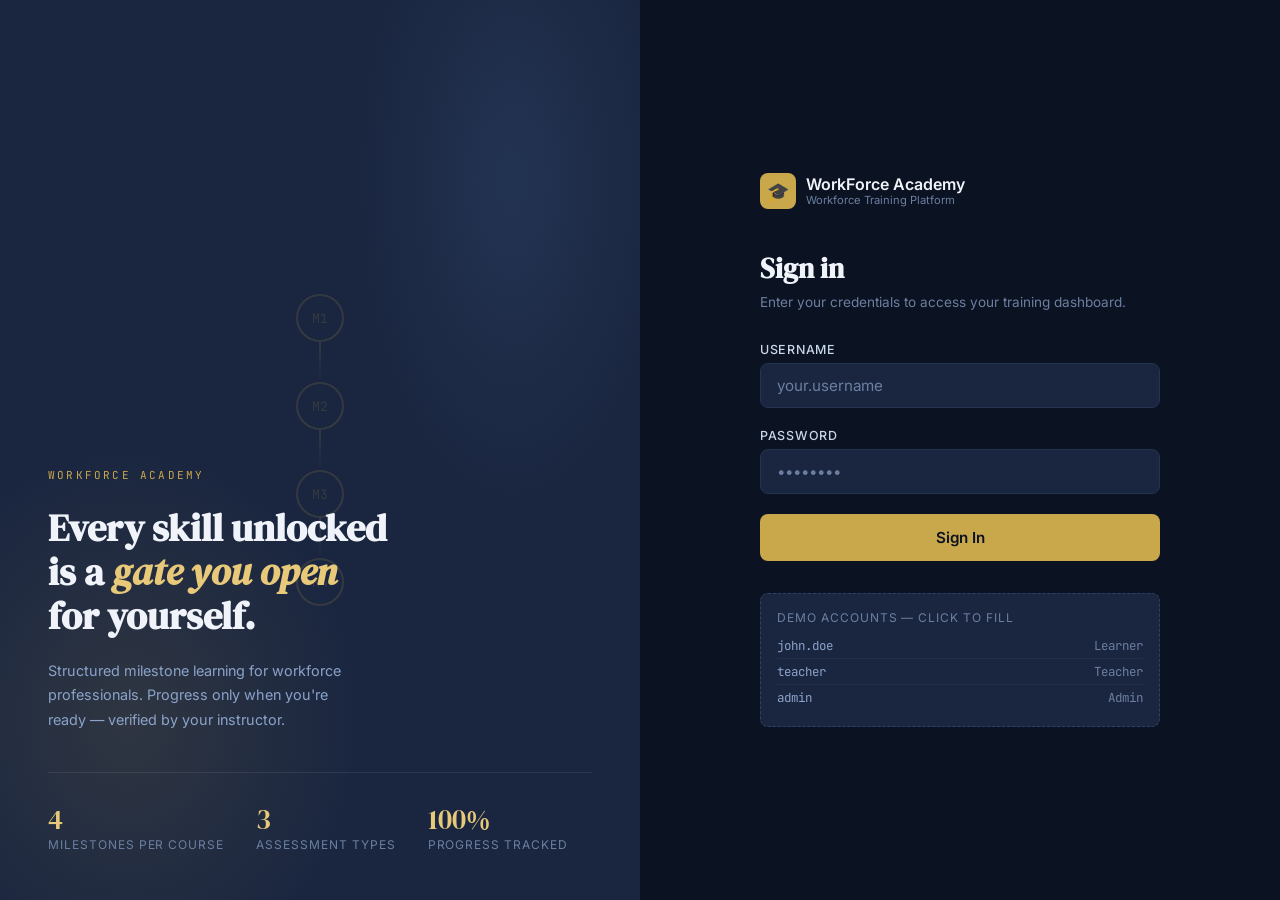
==== index.html @ f7d93ea5 "Add files via upload" ====
<!DOCTYPE html>
<html lang="en">
<head>
  <meta charset="UTF-8">
  <meta name="viewport" content="width=device-width, initial-scale=1.0">
  <title>WorkForce Academy — Sign In</title>
  <link rel="preconnect" href="https://fonts.googleapis.com">
  <link href="https://fonts.googleapis.com/css2?family=DM+Serif+Display:ital@0;1&family=Inter:wght@300;400;500;600&family=JetBrains+Mono:wght@400;500&display=swap" rel="stylesheet">
  <script src="config.js"></script>
  <style>
    *, *::before, *::after { box-sizing: border-box; margin: 0; padding: 0; }

    :root {
      --navy-950: #0B1221;
      --navy-900: #111827;
      --navy-800: #1a2640;
      --navy-700: #243352;
      --navy-600: #2e4068;
      --steel:    #4B6FA5;
      --slate:    #8ba3c9;
      --mist:     #c8d6ea;
      --gold:     #C9A84C;
      --gold-lt:  #e8c97a;
      --white:    #F0F4FA;
      --text-dim: #6b7fa0;
      --success:  #22c55e;
      --error:    #ef4444;
    }

    html, body {
      height: 100%;
      background: var(--navy-950);
      color: var(--white);
      font-family: "Inter", sans-serif;
    }

    body {
      display: grid;
      grid-template-columns: 1fr 1fr;
      min-height: 100vh;
    }

    /* ── LEFT PANEL ── */
    .panel-left {
      position: relative;
      display: flex;
      flex-direction: column;
      justify-content: flex-end;
      padding: 3rem;
      background: var(--navy-800);
      overflow: hidden;
    }

    .panel-left::before {
      content: "";
      position: absolute;
      inset: 0;
      background:
        radial-gradient(ellipse 60% 50% at 20% 80%, rgba(201,168,76,.12) 0%, transparent 60%),
        radial-gradient(ellipse 40% 60% at 80% 20%, rgba(75,111,165,.18) 0%, transparent 60%);
    }

    .track-diagram {
      position: absolute;
      top: 50%;
      left: 50%;
      transform: translate(-50%, -50%);
      display: flex;
      flex-direction: column;
      align-items: center;
      gap: 0;
      opacity: 0.15;
    }

    .track-node {
      width: 48px; height: 48px;
      border-radius: 50%;
      border: 2px solid var(--gold);
      display: flex; align-items: center; justify-content: center;
      font-family: "JetBrains Mono", monospace;
      font-size: 13px;
      color: var(--gold);
    }
    .track-line {
      width: 2px; height: 40px;
      background: linear-gradient(to bottom, var(--gold), transparent);
    }

    .panel-left-content {
      position: relative;
      z-index: 1;
    }

    .brand-mark {
      font-family: "JetBrains Mono", monospace;
      font-size: 11px;
      letter-spacing: 0.2em;
      text-transform: uppercase;
      color: var(--gold);
      margin-bottom: 1.5rem;
    }

    .left-headline {
      font-family: "DM Serif Display", serif;
      font-size: clamp(2rem, 3vw, 3rem);
      line-height: 1.15;
      color: var(--white);
      margin-bottom: 1.25rem;
    }
    .left-headline em {
      font-style: italic;
      color: var(--gold-lt);
    }

    .left-sub {
      font-size: 0.9rem;
      line-height: 1.7;
      color: var(--slate);
      max-width: 34ch;
    }

    .stat-row {
      display: flex;
      gap: 2rem;
      margin-top: 2.5rem;
      padding-top: 2rem;
      border-top: 1px solid rgba(255,255,255,0.08);
    }

    .stat { }
    .stat-num {
      font-family: "DM Serif Display", serif;
      font-size: 1.75rem;
      color: var(--gold-lt);
      line-height: 1;
    }
    .stat-label {
      font-size: 0.75rem;
      color: var(--text-dim);
      text-transform: uppercase;
      letter-spacing: 0.08em;
      margin-top: 0.25rem;
    }

    /* ── RIGHT PANEL ── */
    .panel-right {
      display: flex;
      align-items: center;
      justify-content: center;
      padding: 3rem 2rem;
      background: var(--navy-950);
    }

    .login-card {
      width: 100%;
      max-width: 400px;
    }

    .login-logo {
      display: flex;
      align-items: center;
      gap: 10px;
      margin-bottom: 2.5rem;
    }
    .login-logo-icon {
      width: 36px; height: 36px;
      background: var(--gold);
      border-radius: 8px;
      display: flex; align-items: center; justify-content: center;
      font-size: 18px;
    }
    .login-logo-text {
      font-family: "Inter", sans-serif;
      font-weight: 600;
      font-size: 1rem;
      color: var(--white);
      line-height: 1.2;
    }
    .login-logo-sub {
      font-size: 0.7rem;
      color: var(--text-dim);
      font-weight: 400;
    }

    .login-title {
      font-family: "DM Serif Display", serif;
      font-size: 1.75rem;
      color: var(--white);
      margin-bottom: 0.4rem;
    }
    .login-subtitle {
      font-size: 0.85rem;
      color: var(--text-dim);
      margin-bottom: 2rem;
    }

    .field {
      margin-bottom: 1.25rem;
    }
    .field label {
      display: block;
      font-size: 0.78rem;
      font-weight: 500;
      color: var(--mist);
      letter-spacing: 0.06em;
      text-transform: uppercase;
      margin-bottom: 0.4rem;
    }
    .field input {
      width: 100%;
      padding: 0.75rem 1rem;
      background: var(--navy-800);
      border: 1.5px solid var(--navy-700);
      border-radius: 8px;
      color: var(--white);
      font-family: "Inter", sans-serif;
      font-size: 0.95rem;
      outline: none;
      transition: border-color 0.2s, box-shadow 0.2s;
    }
    .field input:focus {
      border-color: var(--gold);
      box-shadow: 0 0 0 3px rgba(201,168,76,0.12);
    }
    .field input::placeholder { color: var(--text-dim); }

    .btn-login {
      width: 100%;
      padding: 0.85rem;
      background: var(--gold);
      color: var(--navy-950);
      border: none;
      border-radius: 8px;
      font-family: "Inter", sans-serif;
      font-weight: 600;
      font-size: 0.95rem;
      cursor: pointer;
      transition: background 0.2s, transform 0.1s;
      margin-top: 0.5rem;
      display: flex;
      align-items: center;
      justify-content: center;
      gap: 8px;
    }
    .btn-login:hover { background: var(--gold-lt); }
    .btn-login:active { transform: scale(0.98); }
    .btn-login:disabled { opacity: 0.6; cursor: not-allowed; }

    .login-error {
      display: none;
      background: rgba(239,68,68,0.12);
      border: 1px solid rgba(239,68,68,0.3);
      border-radius: 8px;
      padding: 0.75rem 1rem;
      font-size: 0.85rem;
      color: #fca5a5;
      margin-bottom: 1rem;
    }
    .login-error.visible { display: block; }

    .demo-creds {
      margin-top: 2rem;
      padding: 1rem;
      background: var(--navy-800);
      border-radius: 8px;
      border: 1px dashed var(--navy-600);
    }
    .demo-creds p {
      font-size: 0.75rem;
      color: var(--text-dim);
      margin-bottom: 0.5rem;
      text-transform: uppercase;
      letter-spacing: 0.08em;
    }
    .demo-row {
      display: flex;
      justify-content: space-between;
      font-family: "JetBrains Mono", monospace;
      font-size: 0.78rem;
      color: var(--slate);
      padding: 0.25rem 0;
      border-bottom: 1px solid rgba(255,255,255,0.04);
      cursor: pointer;
      transition: color 0.15s;
    }
    .demo-row:last-child { border: none; }
    .demo-row:hover { color: var(--gold-lt); }
    .demo-row span:last-child { color: var(--text-dim); }

    /* ── TOAST ── */
    .wtp-toast {
      position: fixed; bottom: 2rem; right: 2rem;
      background: var(--navy-700); color: var(--white);
      padding: 0.875rem 1.25rem; border-radius: 10px;
      font-size: 0.875rem; box-shadow: 0 8px 32px rgba(0,0,0,0.4);
      transform: translateY(20px); opacity: 0;
      transition: all 0.3s ease; z-index: 9999;
      border-left: 3px solid var(--steel);
    }
    .wtp-toast--visible { transform: translateY(0); opacity: 1; }
    .wtp-toast--success { border-left-color: var(--success); }
    .wtp-toast--error   { border-left-color: var(--error); }

    /* ── RESPONSIVE ── */
    @media (max-width: 768px) {
      body { grid-template-columns: 1fr; }
      .panel-left { display: none; }
      .panel-right { padding: 2rem 1.5rem; }
    }
  </style>
</head>
<body>

  <!-- LEFT DECORATIVE PANEL -->
  <div class="panel-left">
    <div class="track-diagram">
      <div class="track-node">M1</div>
      <div class="track-line"></div>
      <div class="track-node">M2</div>
      <div class="track-line"></div>
      <div class="track-node">M3</div>
      <div class="track-line"></div>
      <div class="track-node">M4</div>
    </div>
    <div class="panel-left-content">
      <div class="brand-mark">WorkForce Academy</div>
      <h1 class="left-headline">
        Every skill unlocked<br>
        is a <em>gate you open</em><br>
        for yourself.
      </h1>
      <p class="left-sub">Structured milestone learning for workforce professionals. Progress only when you're ready — verified by your instructor.</p>
      <div class="stat-row">
        <div class="stat">
          <div class="stat-num">4</div>
          <div class="stat-label">Milestones per course</div>
        </div>
        <div class="stat">
          <div class="stat-num">3</div>
          <div class="stat-label">Assessment types</div>
        </div>
        <div class="stat">
          <div class="stat-num">100%</div>
          <div class="stat-label">Progress tracked</div>
        </div>
      </div>
    </div>
  </div>

  <!-- RIGHT LOGIN PANEL -->
  <div class="panel-right">
    <div class="login-card">
      <div class="login-logo">
        <div class="login-logo-icon">🎓</div>
        <div class="login-logo-text">
          WorkForce Academy
          <div class="login-logo-sub">Workforce Training Platform</div>
        </div>
      </div>

      <h2 class="login-title">Sign in</h2>
      <p class="login-subtitle">Enter your credentials to access your training dashboard.</p>

      <div class="login-error" id="loginError"></div>

      <div class="field">
        <label for="username">Username</label>
        <input type="text" id="username" placeholder="your.username" autocomplete="username">
      </div>
      <div class="field">
        <label for="password">Password</label>
        <input type="password" id="password" placeholder="••••••••" autocomplete="current-password">
      </div>

      <button class="btn-login" id="loginBtn" onclick="doLogin()">
        <span id="loginBtnText">Sign In</span>
      </button>

      <!-- DEMO CREDENTIALS -->
      <div class="demo-creds">
        <p>Demo accounts — click to fill</p>
        <div class="demo-row" onclick="fillCreds('john.doe','password')">
          <span>john.doe</span><span>Learner</span>
        </div>
        <div class="demo-row" onclick="fillCreds('teacher','secret')">
          <span>teacher</span><span>Teacher</span>
        </div>
        <div class="demo-row" onclick="fillCreds('admin','admin')">
          <span>admin</span><span>Admin</span>
        </div>
      </div>
    </div>
  </div>

  <script>
    // Clear any existing session
    clearSession();

    function fillCreds(u, p) {
      document.getElementById("username").value = u;
      document.getElementById("password").value = p;
    }

    async function doLogin() {
      const username = document.getElementById("username").value.trim();
      const password = document.getElementById("password").value;
      const errEl = document.getElementById("loginError");
      const btn = document.getElementById("loginBtn");
      const btnText = document.getElementById("loginBtnText");

      errEl.classList.remove("visible");
      if (!username || !password) {
        errEl.textContent = "Please enter your username and password.";
        errEl.classList.add("visible");
        return;
      }

      btn.disabled = true;
      btnText.textContent = "Signing in…";

      try {
        const password_hash = await sha256(password);
        const result = await apiCall("login", { username, password_hash });

        if (result.success) {
          setSession(result.user);
          showToast("Welcome back, " + result.user.full_name.split(" ")[0] + "!", "success");
          setTimeout(() => {
            if (["TEACHER","ADMIN"].includes(result.user.role)) {
              window.location.href = "admin.html";
            } else {
              window.location.href = "learner.html";
            }
          }, 600);
        } else {
          errEl.textContent = result.error || "Invalid credentials. Please try again.";
          errEl.classList.add("visible");
          btn.disabled = false;
          btnText.textContent = "Sign In";
        }
      } catch (err) {
        errEl.textContent = "Connection error. Check your API URL in config.js and try again.";
        errEl.classList.add("visible");
        btn.disabled = false;
        btnText.textContent = "Sign In";
      }
    }

    // Enter key support
    document.addEventListener("keydown", e => {
      if (e.key === "Enter") doLogin();
    });
  </script>
</body>
</html>
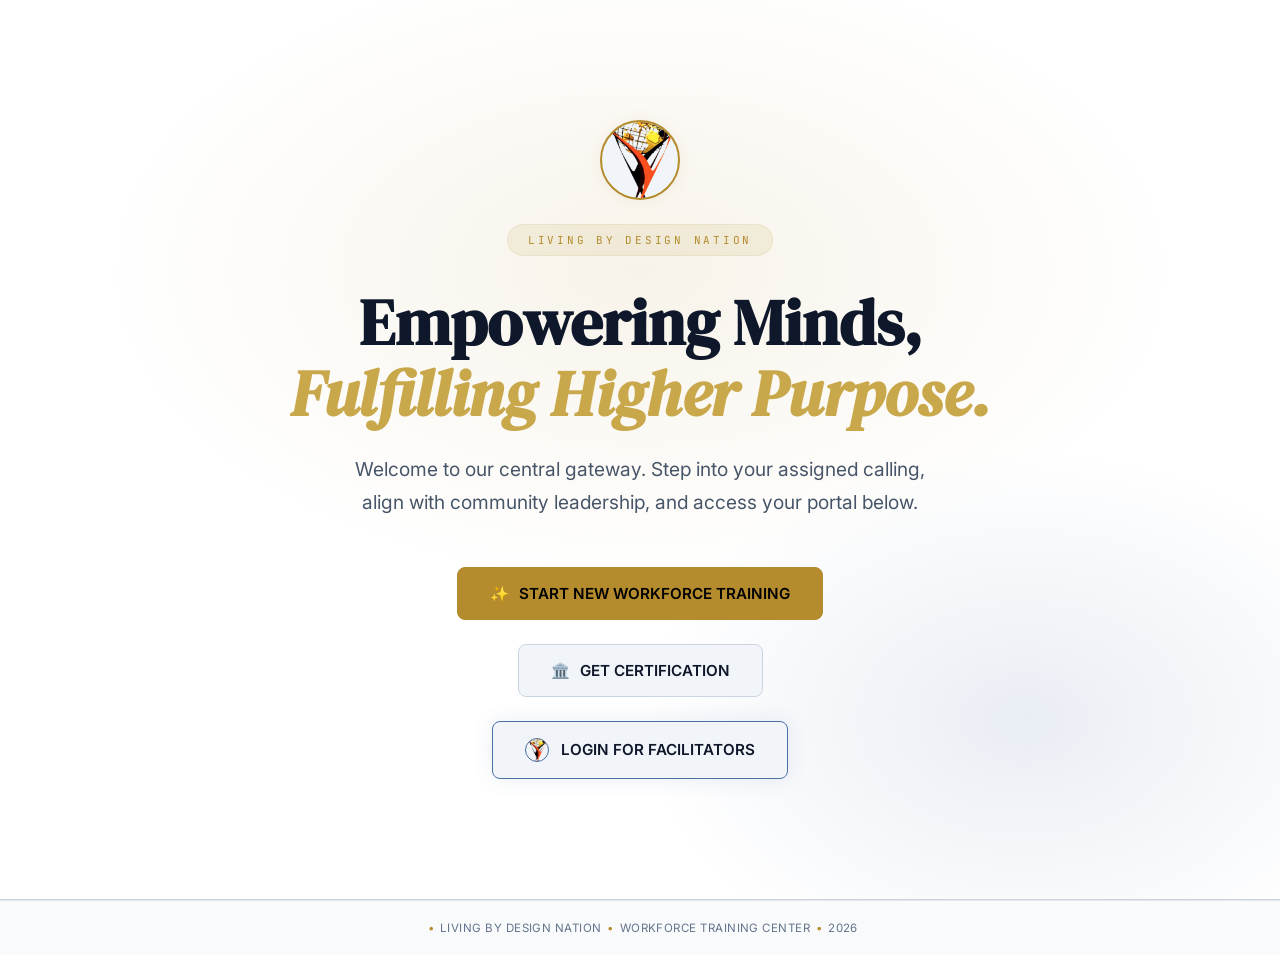
==== commit 1f98f292: "Add files via upload" ====
--- a/index.html
+++ b/index.html
@@ -3,453 +3,44 @@
 <head>
   <meta charset="UTF-8">
   <meta name="viewport" content="width=device-width, initial-scale=1.0">
-  <title>WorkForce Academy — Sign In</title>
+  <title>Living By Design Nation — Portal</title>
+  <link rel="icon" type="image/png" href="bck.png">
+  <link rel="apple-touch-icon" href="bck.png">
   <link rel="preconnect" href="https://fonts.googleapis.com">
   <link href="https://fonts.googleapis.com/css2?family=DM+Serif+Display:ital@0;1&family=Inter:wght@300;400;500;600&family=JetBrains+Mono:wght@400;500&display=swap" rel="stylesheet">
-  <script src="config.js"></script>
-  <style>
-    *, *::before, *::after { box-sizing: border-box; margin: 0; padding: 0; }
-
-    :root {
-      --navy-950: #0B1221;
-      --navy-900: #111827;
-      --navy-800: #1a2640;
-      --navy-700: #243352;
-      --navy-600: #2e4068;
-      --steel:    #4B6FA5;
-      --slate:    #8ba3c9;
-      --mist:     #c8d6ea;
-      --gold:     #C9A84C;
-      --gold-lt:  #e8c97a;
-      --white:    #F0F4FA;
-      --text-dim: #6b7fa0;
-      --success:  #22c55e;
-      --error:    #ef4444;
-    }
-
-    html, body {
-      height: 100%;
-      background: var(--navy-950);
-      color: var(--white);
-      font-family: "Inter", sans-serif;
-    }
-
-    body {
-      display: grid;
-      grid-template-columns: 1fr 1fr;
-      min-height: 100vh;
-    }
-
-    /* ── LEFT PANEL ── */
-    .panel-left {
-      position: relative;
-      display: flex;
-      flex-direction: column;
-      justify-content: flex-end;
-      padding: 3rem;
-      background: var(--navy-800);
-      overflow: hidden;
-    }
-
-    .panel-left::before {
-      content: "";
-      position: absolute;
-      inset: 0;
-      background:
-        radial-gradient(ellipse 60% 50% at 20% 80%, rgba(201,168,76,.12) 0%, transparent 60%),
-        radial-gradient(ellipse 40% 60% at 80% 20%, rgba(75,111,165,.18) 0%, transparent 60%);
-    }
-
-    .track-diagram {
-      position: absolute;
-      top: 50%;
-      left: 50%;
-      transform: translate(-50%, -50%);
-      display: flex;
-      flex-direction: column;
-      align-items: center;
-      gap: 0;
-      opacity: 0.15;
-    }
-
-    .track-node {
-      width: 48px; height: 48px;
-      border-radius: 50%;
-      border: 2px solid var(--gold);
-      display: flex; align-items: center; justify-content: center;
-      font-family: "JetBrains Mono", monospace;
-      font-size: 13px;
-      color: var(--gold);
-    }
-    .track-line {
-      width: 2px; height: 40px;
-      background: linear-gradient(to bottom, var(--gold), transparent);
-    }
-
-    .panel-left-content {
-      position: relative;
-      z-index: 1;
-    }
-
-    .brand-mark {
-      font-family: "JetBrains Mono", monospace;
-      font-size: 11px;
-      letter-spacing: 0.2em;
-      text-transform: uppercase;
-      color: var(--gold);
-      margin-bottom: 1.5rem;
-    }
-
-    .left-headline {
-      font-family: "DM Serif Display", serif;
-      font-size: clamp(2rem, 3vw, 3rem);
-      line-height: 1.15;
-      color: var(--white);
-      margin-bottom: 1.25rem;
-    }
-    .left-headline em {
-      font-style: italic;
-      color: var(--gold-lt);
-    }
-
-    .left-sub {
-      font-size: 0.9rem;
-      line-height: 1.7;
-      color: var(--slate);
-      max-width: 34ch;
-    }
-
-    .stat-row {
-      display: flex;
-      gap: 2rem;
-      margin-top: 2.5rem;
-      padding-top: 2rem;
-      border-top: 1px solid rgba(255,255,255,0.08);
-    }
-
-    .stat { }
-    .stat-num {
-      font-family: "DM Serif Display", serif;
-      font-size: 1.75rem;
-      color: var(--gold-lt);
-      line-height: 1;
-    }
-    .stat-label {
-      font-size: 0.75rem;
-      color: var(--text-dim);
-      text-transform: uppercase;
-      letter-spacing: 0.08em;
-      margin-top: 0.25rem;
-    }
-
-    /* ── RIGHT PANEL ── */
-    .panel-right {
-      display: flex;
-      align-items: center;
-      justify-content: center;
-      padding: 3rem 2rem;
-      background: var(--navy-950);
-    }
-
-    .login-card {
-      width: 100%;
-      max-width: 400px;
-    }
-
-    .login-logo {
-      display: flex;
-      align-items: center;
-      gap: 10px;
-      margin-bottom: 2.5rem;
-    }
-    .login-logo-icon {
-      width: 36px; height: 36px;
-      background: var(--gold);
-      border-radius: 8px;
-      display: flex; align-items: center; justify-content: center;
-      font-size: 18px;
-    }
-    .login-logo-text {
-      font-family: "Inter", sans-serif;
-      font-weight: 600;
-      font-size: 1rem;
-      color: var(--white);
-      line-height: 1.2;
-    }
-    .login-logo-sub {
-      font-size: 0.7rem;
-      color: var(--text-dim);
-      font-weight: 400;
-    }
-
-    .login-title {
-      font-family: "DM Serif Display", serif;
-      font-size: 1.75rem;
-      color: var(--white);
-      margin-bottom: 0.4rem;
-    }
-    .login-subtitle {
-      font-size: 0.85rem;
-      color: var(--text-dim);
-      margin-bottom: 2rem;
-    }
-
-    .field {
-      margin-bottom: 1.25rem;
-    }
-    .field label {
-      display: block;
-      font-size: 0.78rem;
-      font-weight: 500;
-      color: var(--mist);
-      letter-spacing: 0.06em;
-      text-transform: uppercase;
-      margin-bottom: 0.4rem;
-    }
-    .field input {
-      width: 100%;
-      padding: 0.75rem 1rem;
-      background: var(--navy-800);
-      border: 1.5px solid var(--navy-700);
-      border-radius: 8px;
-      color: var(--white);
-      font-family: "Inter", sans-serif;
-      font-size: 0.95rem;
-      outline: none;
-      transition: border-color 0.2s, box-shadow 0.2s;
-    }
-    .field input:focus {
-      border-color: var(--gold);
-      box-shadow: 0 0 0 3px rgba(201,168,76,0.12);
-    }
-    .field input::placeholder { color: var(--text-dim); }
-
-    .btn-login {
-      width: 100%;
-      padding: 0.85rem;
-      background: var(--gold);
-      color: var(--navy-950);
-      border: none;
-      border-radius: 8px;
-      font-family: "Inter", sans-serif;
-      font-weight: 600;
-      font-size: 0.95rem;
-      cursor: pointer;
-      transition: background 0.2s, transform 0.1s;
-      margin-top: 0.5rem;
-      display: flex;
-      align-items: center;
-      justify-content: center;
-      gap: 8px;
-    }
-    .btn-login:hover { background: var(--gold-lt); }
-    .btn-login:active { transform: scale(0.98); }
-    .btn-login:disabled { opacity: 0.6; cursor: not-allowed; }
-
-    .login-error {
-      display: none;
-      background: rgba(239,68,68,0.12);
-      border: 1px solid rgba(239,68,68,0.3);
-      border-radius: 8px;
-      padding: 0.75rem 1rem;
-      font-size: 0.85rem;
-      color: #fca5a5;
-      margin-bottom: 1rem;
-    }
-    .login-error.visible { display: block; }
-
-    .demo-creds {
-      margin-top: 2rem;
-      padding: 1rem;
-      background: var(--navy-800);
-      border-radius: 8px;
-      border: 1px dashed var(--navy-600);
-    }
-    .demo-creds p {
-      font-size: 0.75rem;
-      color: var(--text-dim);
-      margin-bottom: 0.5rem;
-      text-transform: uppercase;
-      letter-spacing: 0.08em;
-    }
-    .demo-row {
-      display: flex;
-      justify-content: space-between;
-      font-family: "JetBrains Mono", monospace;
-      font-size: 0.78rem;
-      color: var(--slate);
-      padding: 0.25rem 0;
-      border-bottom: 1px solid rgba(255,255,255,0.04);
-      cursor: pointer;
-      transition: color 0.15s;
-    }
-    .demo-row:last-child { border: none; }
-    .demo-row:hover { color: var(--gold-lt); }
-    .demo-row span:last-child { color: var(--text-dim); }
-
-    /* ── TOAST ── */
-    .wtp-toast {
-      position: fixed; bottom: 2rem; right: 2rem;
-      background: var(--navy-700); color: var(--white);
-      padding: 0.875rem 1.25rem; border-radius: 10px;
-      font-size: 0.875rem; box-shadow: 0 8px 32px rgba(0,0,0,0.4);
-      transform: translateY(20px); opacity: 0;
-      transition: all 0.3s ease; z-index: 9999;
-      border-left: 3px solid var(--steel);
-    }
-    .wtp-toast--visible { transform: translateY(0); opacity: 1; }
-    .wtp-toast--success { border-left-color: var(--success); }
-    .wtp-toast--error   { border-left-color: var(--error); }
-
-    /* ── RESPONSIVE ── */
-    @media (max-width: 768px) {
-      body { grid-template-columns: 1fr; }
-      .panel-left { display: none; }
-      .panel-right { padding: 2rem 1.5rem; }
-    }
-  </style>
+  <link rel="stylesheet" href="styles.css">
 </head>
 <body>
+  <section class="hero-section">
+    <div class="hero-content">
+      <img src="bck.png" alt="Living By Design Nation Logo" class="brand-logo">
+      <div class="brand-badge">Living By Design Nation</div>
+      
+      <h1 class="hero-title">
+        Empowering Minds,<br>
+        <em>Fulfilling Higher Purpose.</em>
+      </h1>
 
-  <!-- LEFT DECORATIVE PANEL -->
-  <div class="panel-left">
-    <div class="track-diagram">
-      <div class="track-node">M1</div>
-      <div class="track-line"></div>
-      <div class="track-node">M2</div>
-      <div class="track-line"></div>
-      <div class="track-node">M3</div>
-      <div class="track-line"></div>
-      <div class="track-node">M4</div>
-    </div>
-    <div class="panel-left-content">
-      <div class="brand-mark">WorkForce Academy</div>
-      <h1 class="left-headline">
-        Every skill unlocked<br>
-        is a <em>gate you open</em><br>
-        for yourself.
-      </h1>
-      <p class="left-sub">Structured milestone learning for workforce professionals. Progress only when you're ready — verified by your instructor.</p>
-      <div class="stat-row">
-        <div class="stat">
-          <div class="stat-num">4</div>
-          <div class="stat-label">Milestones per course</div>
-        </div>
-        <div class="stat">
-          <div class="stat-num">3</div>
-          <div class="stat-label">Assessment types</div>
-        </div>
-        <div class="stat">
-          <div class="stat-num">100%</div>
-          <div class="stat-label">Progress tracked</div>
-        </div>
+      <p class="hero-subtitle">
+        Welcome to our central gateway. Step into your assigned calling, align with community leadership, and access your portal below.
+      </p>
+
+      <div class="cta-container">
+        <a href="login.html" class="btn-action btn-primary">
+          <span>✨</span> START NEW WORKFORCE TRAINING
+        </a>
+        <a href="login.html" class="btn-action btn-secondary">
+          <span>🏛️</span> GET CERTIFICATION
+        </a>
+        <a href="login.html#facilitator" class="btn-action btn-secondary btn-facilitator">
+          <img src="bck.png" alt="Facilitator Icon" class="btn-fac-icon">
+          <span>LOGIN FOR FACILITATORS</span>
+        </a>
       </div>
     </div>
-  </div>
+  </section>
 
-  <!-- RIGHT LOGIN PANEL -->
-  <div class="panel-right">
-    <div class="login-card">
-      <div class="login-logo">
-        <div class="login-logo-icon">🎓</div>
-        <div class="login-logo-text">
-          WorkForce Academy
-          <div class="login-logo-sub">Workforce Training Platform</div>
-        </div>
-      </div>
-
-      <h2 class="login-title">Sign in</h2>
-      <p class="login-subtitle">Enter your credentials to access your training dashboard.</p>
-
-      <div class="login-error" id="loginError"></div>
-
-      <div class="field">
-        <label for="username">Username</label>
-        <input type="text" id="username" placeholder="your.username" autocomplete="username">
-      </div>
-      <div class="field">
-        <label for="password">Password</label>
-        <input type="password" id="password" placeholder="••••••••" autocomplete="current-password">
-      </div>
-
-      <button class="btn-login" id="loginBtn" onclick="doLogin()">
-        <span id="loginBtnText">Sign In</span>
-      </button>
-
-      <!-- DEMO CREDENTIALS -->
-      <div class="demo-creds">
-        <p>Demo accounts — click to fill</p>
-        <div class="demo-row" onclick="fillCreds('john.doe','password')">
-          <span>john.doe</span><span>Learner</span>
-        </div>
-        <div class="demo-row" onclick="fillCreds('teacher','secret')">
-          <span>teacher</span><span>Teacher</span>
-        </div>
-        <div class="demo-row" onclick="fillCreds('admin','admin')">
-          <span>admin</span><span>Admin</span>
-        </div>
-      </div>
-    </div>
-  </div>
-
-  <script>
-    // Clear any existing session
-    clearSession();
-
-    function fillCreds(u, p) {
-      document.getElementById("username").value = u;
-      document.getElementById("password").value = p;
-    }
-
-    async function doLogin() {
-      const username = document.getElementById("username").value.trim();
-      const password = document.getElementById("password").value;
-      const errEl = document.getElementById("loginError");
-      const btn = document.getElementById("loginBtn");
-      const btnText = document.getElementById("loginBtnText");
-
-      errEl.classList.remove("visible");
-      if (!username || !password) {
-        errEl.textContent = "Please enter your username and password.";
-        errEl.classList.add("visible");
-        return;
-      }
-
-      btn.disabled = true;
-      btnText.textContent = "Signing in…";
-
-      try {
-        const password_hash = await sha256(password);
-        const result = await apiCall("login", { username, password_hash });
-
-        if (result.success) {
-          setSession(result.user);
-          showToast("Welcome back, " + result.user.full_name.split(" ")[0] + "!", "success");
-          setTimeout(() => {
-            if (["TEACHER","ADMIN"].includes(result.user.role)) {
-              window.location.href = "admin.html";
-            } else {
-              window.location.href = "learner.html";
-            }
-          }, 600);
-        } else {
-          errEl.textContent = result.error || "Invalid credentials. Please try again.";
-          errEl.classList.add("visible");
-          btn.disabled = false;
-          btnText.textContent = "Sign In";
-        }
-      } catch (err) {
-        errEl.textContent = "Connection error. Check your API URL in config.js and try again.";
-        errEl.classList.add("visible");
-        btn.disabled = false;
-        btnText.textContent = "Sign In";
-      }
-    }
-
-    // Enter key support
-    document.addEventListener("keydown", e => {
-      if (e.key === "Enter") doLogin();
-    });
-  </script>
+  <footer class="site-footer"><span class="dot">•</span>LIVING BY DESIGN NATION<span class="dot">•</span>WORKFORCE TRAINING CENTER<span class="dot">•</span><span id="footerYear"></span></footer>
+  <script src="main.js"></script>
 </body>
-</html>
+</html>
--- a/styles.css
+++ b/styles.css
@@ -0,0 +1,543 @@
+/* ── AUTO LIGHT/DARK THEME VARIABLES ── */
+:root {
+  /* LIGHT MODE (Default) */
+  --bg-main: #F8FAFC;
+  --bg-panel: #FFFFFF;
+  --bg-surface: #F1F5F9;
+  --border-strong: #CBD5E1;
+  --border-subtle: rgba(0, 0, 0, 0.08);
+  --text-main: #0F172A;
+  --text-muted: #475569;
+  --text-dim: #64748B;
+  
+  --gold: #B48B2D;
+  --gold-lt: #C9A84C;
+  --gold-bg: rgba(180, 139, 45, 0.1);
+  --steel: #4B6FA5;
+  --steel-bg: rgba(75, 111, 165, 0.12);
+  
+  --success: #16a34a;
+  --success-bg: rgba(22, 163, 74, 0.12);
+  --error: #dc2626;
+  --error-bg: rgba(220, 38, 38, 0.12);
+  --warning: #d97706;
+  --warning-bg: rgba(217, 119, 6, 0.12);
+  
+  --sidebar-w: 260px;
+}
+
+@media (prefers-color-scheme: dark) {
+  :root {
+    /* DARK MODE */
+    --bg-main: #0B1221;
+    --bg-panel: #111827;
+    --bg-surface: #1a2640;
+    --border-strong: #243352;
+    --border-subtle: rgba(255, 255, 255, 0.06);
+    --text-main: #F0F4FA;
+    --text-muted: #8ba3c9;
+    --text-dim: #6b7fa0;
+    
+    --gold: #C9A84C;
+    --gold-lt: #e8c97a;
+    --gold-bg: rgba(201, 168, 76, 0.12);
+    --steel-bg: rgba(75, 111, 165, 0.15);
+    
+    --success: #22c55e;
+    --success-bg: rgba(34, 197, 94, 0.15);
+    --error: #ef4444;
+    --error-bg: rgba(239, 68, 68, 0.12);
+    --warning: #f59e0b;
+    --warning-bg: rgba(245, 158, 11, 0.15);
+  }
+}
+
+/* ── RESET & BASE ── */
+*, *::before, *::after { box-sizing: border-box; margin: 0; padding: 0; }
+html { scroll-behavior: smooth; }
+html, body {
+  min-height: 100%; height: 100%;
+  background: var(--bg-main); color: var(--text-main);
+  font-family: "Inter", sans-serif;
+  position: relative;
+}
+.app { display: flex; min-height: 100vh; }
+
+/* ── GLOBAL WEBPAGE WATERMARK ── */
+body::after {
+  content: "";
+  position: fixed;
+  inset: 0;
+  background: url('bck.png') no-repeat center center;
+  background-size: 60vmin;
+  opacity: 0.03; /* Subtle watermark */
+  z-index: -1;
+  pointer-events: none;
+}
+
+/* ── SHARED COMPONENTS ── */
+.brand-logo {
+  width: 80px; height: 80px; border-radius: 50%;
+  object-fit: cover; border: 2px solid var(--gold);
+  background: var(--bg-surface); margin: 0 auto 1.5rem auto;
+  display: block; box-shadow: 0 0 15px var(--gold-bg);
+}
+.brand-logo-small { width: 50px; height: 50px; margin: 0 0 1rem 0; }
+
+.badge {
+  display: inline-flex; align-items: center; gap: 4px;
+  padding: 0.25rem 0.625rem; border-radius: 20px; font-size: 0.75rem; font-weight: 500;
+}
+.badge--locked { background: var(--bg-surface); color: var(--text-dim); }
+.badge--unlocked { background: var(--steel-bg); color: var(--steel); }
+.badge--submitted { background: var(--warning-bg); color: var(--warning); }
+.badge--passed { background: var(--success-bg); color: var(--success); }
+.badge--failed { background: var(--error-bg); color: var(--error); }
+
+/* ── LANDING & AUTH SECTIONS ── */
+
+/* Glowing Gradients */
+.hero-section::before {
+  content: "";
+  position: absolute;
+  inset: 0;
+  background:
+    radial-gradient(ellipse 60% 50% at 50% 30%, var(--gold-bg) 0%, transparent 70%),
+    radial-gradient(ellipse 50% 50% at 80% 80%, var(--steel-bg) 0%, transparent 60%);
+  pointer-events: none;
+  z-index: 0;
+}
+
+.panel-left::before {
+  content: "";
+  position: absolute;
+  inset: 0;
+  background:
+    radial-gradient(ellipse 60% 50% at 20% 80%, var(--gold-bg) 0%, transparent 60%),
+    radial-gradient(ellipse 40% 60% at 80% 20%, var(--steel-bg) 0%, transparent 60%);
+  pointer-events: none;
+  z-index: 0;
+}
+
+.hero-section {
+  position: relative; min-height: 100vh; display: flex;
+  flex-direction: column; justify-content: center; align-items: center;
+  text-align: center; padding: 4rem 2rem; background: var(--bg-panel);
+  overflow: hidden; border-bottom: 1px solid var(--border-strong);
+}
+.hero-content { position: relative; z-index: 1; max-width: 800px; margin: 0 auto; }
+.brand-badge {
+  display: inline-block; font-family: "JetBrains Mono", monospace; font-size: 11px;
+  letter-spacing: 0.25em; text-transform: uppercase; color: var(--gold);
+  background: var(--gold-bg); border: 1px solid var(--gold-bg);
+  padding: 0.5rem 1.25rem; border-radius: 50px; margin-bottom: 2rem;
+}
+.hero-title {
+  font-family: "DM Serif Display", serif; font-size: clamp(2.5rem, 5vw, 4.25rem);
+  line-height: 1.1; margin-bottom: 1.5rem;
+}
+.hero-title em { font-style: italic; color: var(--gold-lt); }
+.hero-subtitle { font-size: clamp(1rem, 1.8vw, 1.2rem); line-height: 1.7; color: var(--text-muted); max-width: 600px; margin: 0 auto 3rem auto; }
+
+.cta-container { display: flex; gap: 1.5rem; justify-content: center; flex-wrap: wrap; flex-direction: column; align-items: center;}
+.btn-action {
+  padding: 1rem 2rem; border-radius: 8px; font-weight: 600; font-size: 0.95rem;
+  text-decoration: none; cursor: pointer; transition: all 0.25s ease;
+  display: inline-flex; align-items: center; gap: 10px;
+}
+.btn-primary { background: var(--gold); color: #000; border: 1px solid var(--gold); }
+.btn-primary:hover { background: var(--gold-lt); transform: translateY(-2px); }
+.btn-secondary { background: var(--bg-surface); color: var(--text-main); border: 1px solid var(--border-strong); }
+.btn-secondary:hover { border-color: var(--gold); transform: translateY(-2px); }
+
+/* ── FACILITATOR BUTTON STYLES (No watermark, just glow) ── */
+.btn-facilitator {
+  width: max-content; 
+  margin: 0 auto; 
+  position: relative;
+  overflow: hidden;
+  border-color: var(--steel);
+  box-shadow: 0 0 20px var(--steel-bg); 
+  display: inline-flex;
+  align-items: center;
+  gap: 12px;
+  background-color: var(--bg-surface);
+}
+
+.btn-fac-icon {
+  width: 24px;
+  height: 24px;
+  border-radius: 50%;
+  object-fit: cover;
+  border: 1px solid var(--steel);
+}
+
+.auth-section { min-height: 100vh; display: grid; grid-template-columns: 1fr 1fr; background: var(--bg-main); }
+
+.home-btn {
+  position: fixed; top: 1.25rem; left: 1.25rem; z-index: 150;
+  display: inline-flex; align-items: center; gap: 6px;
+  padding: 0.5rem 1rem; border-radius: 8px;
+  background: var(--bg-panel); border: 1.5px solid var(--border-strong);
+  color: var(--text-main); font-family: "Inter", sans-serif; font-size: 0.85rem; font-weight: 500;
+  text-decoration: none; box-shadow: 0 4px 16px rgba(0,0,0,0.12); transition: all 0.15s ease;
+}
+.home-btn:hover { border-color: var(--gold); color: var(--gold-lt); transform: translateX(-2px); }
+.panel-left { position: relative; display: flex; flex-direction: column; justify-content: flex-end; padding: 3rem; background: var(--bg-surface); border-right: 1px solid var(--border-subtle); overflow: hidden; }
+.panel-left-content { position: relative; z-index: 1; }
+.left-headline { font-family: "DM Serif Display", serif; font-size: clamp(2rem, 3vw, 3rem); line-height: 1.15; margin-bottom: 1.25rem; }
+.left-headline em { font-style: italic; color: var(--gold-lt); }
+.left-sub { font-size: 0.9rem; line-height: 1.7; color: var(--text-muted); max-width: 36ch; }
+
+.panel-right { display: flex; align-items: center; justify-content: center; padding: 3rem 2rem; }
+.login-card { width: 100%; max-width: 400px; }
+.login-logo { display: flex; align-items: center; gap: 12px; margin-bottom: 2.5rem; }
+.login-logo-icon { width: 40px; height: 40px; border-radius: 50%; object-fit: cover; border: 1px solid var(--gold); }
+.login-logo-text { font-weight: 600; font-size: 1.05rem; line-height: 1.2; }
+.login-logo-sub { font-size: 0.72rem; color: var(--text-dim); font-weight: 400; }
+
+.field { margin-bottom: 1.25rem; }
+.field label { display: block; font-size: 0.78rem; font-weight: 500; color: var(--text-muted); text-transform: uppercase; margin-bottom: 0.4rem; }
+.field input, .field select, .filter-input, .filter-select {
+  width: 100%; padding: 0.75rem 1rem; background: var(--bg-surface);
+  border: 1.5px solid var(--border-strong); border-radius: 8px; color: var(--text-main);
+  font-family: "Inter", sans-serif; font-size: 0.95rem; outline: none; transition: border-color 0.2s;
+}
+.field input:focus, .filter-input:focus { border-color: var(--gold); }
+
+/* ── DASHBOARD LAYOUTS (Admin/Learner) ── */
+.sidebar { width: var(--sidebar-w); background: var(--bg-panel); border-right: 1px solid var(--border-subtle); display: flex; flex-direction: column; position: fixed; top: 0; left: 0; bottom: 0; z-index: 100; overflow-y: auto; }
+.sidebar-header { padding: 1.5rem; border-bottom: 1px solid var(--border-subtle); }
+.brand { display: flex; align-items: center; gap: 10px; margin-bottom: 1.25rem; }
+.brand-icon { width: 32px; height: 32px; border-radius: 50%; overflow: hidden; flex-shrink: 0; border: 1px solid var(--gold); background: var(--bg-surface); }
+.brand-icon img { width: 100%; height: 100%; object-fit: cover; display: block; }
+.brand-name { font-weight: 600; font-size: 0.9rem; color: var(--text-main); line-height: 1.25; }
+.brand-sub { font-size: 0.7rem; color: var(--text-dim); }
+.user-info { background: var(--bg-surface); border-radius: 10px; padding: 0.875rem 1rem; }
+.user-name { font-weight: 600; font-size: 0.85rem; color: var(--text-main); margin-bottom: 2px; }
+.user-role { font-size: 0.7rem; color: var(--text-dim); text-transform: uppercase; letter-spacing: 0.06em; }
+.nav { padding: 1rem; flex: 1; }
+.nav-item, .course-btn {
+  display: flex; align-items: center; gap: 10px; padding: 0.7rem 1rem; border-radius: 8px; cursor: pointer; color: var(--text-muted); font-size: 0.875rem; transition: all 0.15s; margin-bottom: 2px; border: none; background: transparent; width: 100%; text-align: left;
+}
+.nav-item:hover, .course-btn:hover { background: var(--bg-surface); color: var(--text-main); }
+.nav-item.active, .course-btn.active { background: var(--gold-bg); color: var(--gold-lt); }
+.nav-badge { margin-left: auto; background: var(--error); color: #fff; border-radius: 10px; padding: 0.1rem 0.5rem; font-size: 0.7rem; font-weight: 600; }
+.sidebar-footer { padding: 1rem 1.5rem 1.5rem; border-top: 1px solid var(--border-subtle); margin-top: auto; }
+.btn-logout {
+  width: 100%; padding: 0.625rem; border-radius: 8px; border: 1px solid var(--border-strong);
+  background: transparent; color: var(--text-muted); font-family: "Inter", sans-serif;
+  font-size: 0.82rem; font-weight: 500; cursor: pointer; transition: all 0.15s;
+}
+.btn-logout:hover { border-color: var(--error); color: var(--error); }
+
+.main { margin-left: var(--sidebar-w); flex: 1; display: flex; flex-direction: column; }
+.topbar { padding: 1.25rem 2rem; border-bottom: 1px solid var(--border-subtle); background: var(--bg-panel); display: flex; align-items: center; justify-content: space-between; }
+.topbar-title { font-family: "DM Serif Display", serif; font-size: 1.4rem; }
+.topbar-sub { font-size: 0.82rem; color: var(--text-dim); margin-top: 2px; }
+.content { padding: 2rem; flex: 1; }
+
+.site-footer {
+  padding: 1.25rem 2rem;
+  text-align: center;
+  font-size: 0.72rem;
+  letter-spacing: 0.04em;
+  color: var(--text-dim);
+  border-top: 1px solid var(--border-subtle);
+  text-transform: uppercase;
+}
+.site-footer .dot { color: var(--gold); margin: 0 0.5em; }
+
+/* ── MOBILE MENU TOGGLE ── */
+.mobile-menu-btn {
+  display: none; align-items: center; justify-content: center;
+  width: 42px; height: 42px; border-radius: 8px;
+  background: var(--bg-panel); border: 1.5px solid var(--border-strong);
+  color: var(--text-main); font-size: 1.2rem; cursor: pointer;
+  position: fixed; top: 1rem; right: 1rem; z-index: 150;
+  box-shadow: 0 4px 16px rgba(0,0,0,0.15);
+}
+.sidebar-overlay {
+  display: none; position: fixed; inset: 0; background: rgba(0,0,0,0.55);
+  z-index: 99; opacity: 0; transition: opacity 0.25s ease;
+}
+.sidebar-overlay.active { display: block; opacity: 1; }
+
+/* View switching */
+.view { display: none; }
+.view.active { display: block; }
+
+.stat-grid, .learner-grid { display: grid; gap: 1rem; margin-bottom: 2rem; }
+.stat-grid { grid-template-columns: repeat(4, 1fr); }
+.learner-grid { grid-template-columns: repeat(auto-fill, minmax(320px, 1fr)); }
+.stat-card, .learner-card { background: var(--bg-panel); border: 1px solid var(--border-subtle); border-radius: 14px; padding: 1.25rem 1.5rem; }
+.stat-card-num { font-family: "DM Serif Display", serif; font-size: 2rem; color: var(--gold-lt); line-height: 1; margin-bottom: 4px; }
+.stat-card-label { font-size: 0.78rem; color: var(--text-dim); text-transform: uppercase; letter-spacing: 0.07em; }
+
+.table-wrap { background: var(--bg-panel); border: 1px solid var(--border-subtle); border-radius: 14px; overflow: hidden; }
+.table-header { padding: 1.25rem 1.5rem; border-bottom: 1px solid var(--border-subtle); display: flex; align-items: center; justify-content: space-between; }
+table { width: 100%; border-collapse: collapse; }
+thead th { padding: 0.875rem 1.5rem; text-align: left; font-size: 0.72rem; color: var(--text-dim); text-transform: uppercase; border-bottom: 1px solid var(--border-subtle); }
+tbody tr { border-bottom: 1px solid var(--border-subtle); }
+tbody td { padding: 1rem 1.5rem; font-size: 0.875rem; color: var(--text-muted); }
+tbody td:first-child { color: var(--text-main); font-weight: 500; }
+
+/* ── UTILS & TOASTS ── */
+.skeleton { background: var(--bg-surface); border-radius: 8px; animation: pulse 1.5s ease-in-out infinite; }
+@keyframes pulse { 0%,100%{opacity:1} 50%{opacity:0.4} }
+.wtp-toast { position: fixed; bottom: 2rem; right: 2rem; background: var(--bg-panel); color: var(--text-main); padding: 0.875rem 1.25rem; border-radius: 10px; border: 1px solid var(--border-strong); box-shadow: 0 8px 32px rgba(0,0,0,0.15); transform: translateY(20px); opacity: 0; transition: all 0.3s ease; z-index: 9999; border-left: 3px solid var(--steel); }
+.wtp-toast--visible { transform: translateY(0); opacity: 1; }
+.wtp-toast--success { border-left-color: var(--success); }
+.wtp-toast--error { border-left-color: var(--error); }
+
+@media (max-width: 768px) {
+  .auth-section { grid-template-columns: 1fr; }
+  .panel-left { display: none; }
+  .panel-right { padding: 2rem 1.25rem; }
+  .hero-section { padding: 3rem 1.25rem; }
+
+  .cta-container { flex-direction: column; width: 100%; }
+  .cta-container .btn-action { width: 100%; justify-content: center; }
+
+  .field-row { flex-direction: column; gap: 0 !important; }
+  .field-row .field { flex: 1 1 auto !important; }
+
+  .sidebar { transform: translateX(-100%); transition: transform 0.28s ease; }
+  .sidebar.open { transform: translateX(0); box-shadow: 0 0 40px rgba(0,0,0,0.35); }
+  .main { margin-left: 0; }
+
+  .mobile-menu-btn { display: flex; }
+  .topbar { padding: 1rem 1rem 1rem 1.25rem; padding-right: 4rem; flex-wrap: wrap; gap: 0.5rem; }
+  .content { padding: 1.25rem; }
+
+  .stat-grid { grid-template-columns: repeat(2, 1fr); }
+  .learner-grid { grid-template-columns: 1fr; }
+
+  .table-header { flex-wrap: wrap; gap: 0.75rem; align-items: flex-start; }
+  .filter-bar { flex-wrap: wrap; }
+  .filter-bar .filter-input, .filter-bar .filter-select { flex: 1 1 140px; min-width: 0; }
+
+  thead th, tbody td { padding: 0.75rem 1rem; }
+
+  .modal { padding: 1.5rem !important; }
+  .modal-actions { flex-direction: column-reverse !important; }
+}
+
+@media (max-width: 420px) {
+  .hero-title { font-size: 2rem; }
+  .left-headline { font-size: 1.7rem; }
+  .stat-grid { grid-template-columns: 1fr; }
+  .wtp-toast { left: 1rem; right: 1rem; bottom: 1rem; }
+}
+
+/* ── VIDEO CINEMA MODE ── */
+.video-wrap.cinema {
+  position: fixed !important;
+  inset: 0 !important;
+  width: 100vw !important;
+  height: 100vh !important;
+  padding-top: 0 !important;
+  margin-top: 0 !important;
+  border-radius: 0 !important;
+  z-index: 9999;
+  transform: none;
+}
+.video-wrap.cinema.rotate {
+  width: 100vh !important;
+  height: 100vw !important;
+  top: 50% !important;
+  left: 50% !important;
+  right: auto !important;
+  bottom: auto !important;
+  transform: translate(-50%, -50%) rotate(90deg) !important;
+  transform-origin: center center;
+}
+.cinema-exit-btn {
+  position: fixed;
+  top: 1rem; right: 1rem;
+  z-index: 10000;
+  width: 42px; height: 42px;
+  border-radius: 50%;
+  background: rgba(0,0,0,0.65);
+  border: 1px solid rgba(255,255,255,0.3);
+  color: #fff;
+  font-size: 18px;
+  cursor: pointer;
+  display: flex;
+  align-items: center;
+  justify-content: center;
+}
+
+/* ── CUSTOM VIDEO CONTROLS ── */
+.video-controls {
+  position: absolute; left: 0; right: 0; bottom: 0;
+  display: flex; align-items: center; gap: 10px;
+  padding: .6rem .75rem;
+  background: linear-gradient(transparent, rgba(0,0,0,0.75));
+  z-index: 6;
+}
+.vc-play-btn {
+  width: 32px; height: 32px; border-radius: 50%;
+  background: rgba(255,255,255,0.15); border: 1px solid rgba(255,255,255,0.35);
+  color: #fff; font-size: 13px; cursor: pointer; flex-shrink: 0;
+  display: flex; align-items: center; justify-content: center;
+}
+.vc-progress-track { flex: 1; height: 5px; background: rgba(255,255,255,0.25); border-radius: 3px; overflow: hidden; }
+.vc-progress-fill { height: 100%; width: 0%; background: var(--gold-lt); border-radius: 3px; transition: width .2s linear; }
+.vc-time { color: #fff; font-size: .72rem; font-family: 'JetBrains Mono', monospace; flex-shrink: 0; }
+
+/* ── LOGIN TOGGLE SWITCH ── */
+.login-toggle-group {
+  display: flex;
+  background: var(--bg-surface);
+  border: 1px solid var(--border-strong);
+  border-radius: 8px;
+  margin-bottom: 1.5rem;
+  overflow: hidden;
+}
+.login-toggle-btn {
+  flex: 1;
+  padding: 0.75rem;
+  text-align: center;
+  font-size: 0.85rem;
+  font-weight: 500;
+  color: var(--text-muted);
+  background: transparent;
+  border: none;
+  cursor: pointer;
+  transition: all 0.2s ease;
+  font-family: "Inter", sans-serif;
+}
+.login-toggle-btn:hover {
+  background: rgba(0, 0, 0, 0.02);
+}
+@media (prefers-color-scheme: dark) {
+  .login-toggle-btn:hover {
+    background: rgba(255, 255, 255, 0.02);
+  }
+}
+.login-toggle-btn.active {
+  background: var(--gold-bg);
+  color: var(--gold-lt);
+  font-weight: 600;
+  border-radius: 6px;
+  margin: 2px;
+  box-shadow: 0 1px 3px rgba(0,0,0,0.1);
+}
+
+/* ── LEARNER ROADMAP DASHBOARD ── */
+.roadmap-grid {
+  display: grid;
+  grid-template-columns: repeat(auto-fill, minmax(280px, 1fr));
+  gap: 1.5rem;
+  margin-top: 1.5rem;
+}
+.roadmap-card {
+  background: var(--bg-surface);
+  border: 1px solid var(--border-subtle);
+  border-radius: 14px;
+  padding: 1.5rem;
+  transition: all 0.25s ease;
+  position: relative;
+  display: flex;
+  flex-direction: column;
+}
+.roadmap-card.unlocked {
+  cursor: pointer;
+  border-color: var(--border-strong);
+}
+.roadmap-card.unlocked:hover {
+  border-color: var(--gold);
+  transform: translateY(-3px);
+  box-shadow: 0 8px 24px rgba(0,0,0,0.12);
+}
+.roadmap-card.locked {
+  opacity: 0.6;
+  cursor: not-allowed;
+  background: var(--bg-panel);
+}
+.roadmap-icon {
+  width: 44px;
+  height: 44px;
+  border-radius: 10px;
+  display: flex;
+  align-items: center;
+  justify-content: center;
+  font-size: 1.25rem;
+  margin-bottom: 1.25rem;
+}
+.roadmap-card.unlocked .roadmap-icon { background: var(--steel-bg); color: var(--steel); }
+.roadmap-card.completed .roadmap-icon { background: var(--success-bg); color: var(--success); }
+.roadmap-card.locked .roadmap-icon { background: var(--bg-panel); border: 1px solid var(--border-strong); color: var(--text-dim); }
+
+.roadmap-title {
+  font-weight: 600;
+  font-size: 1.05rem;
+  color: var(--text-main);
+  margin-bottom: 0.5rem;
+}
+.roadmap-desc {
+  font-size: 0.82rem;
+  color: var(--text-dim);
+  line-height: 1.5;
+  margin-bottom: 1.5rem;
+  flex: 1;
+}
+.roadmap-progress-wrap {
+  margin-top: auto;
+}
+.roadmap-progress-bar {
+  height: 6px;
+  background: var(--border-subtle);
+  border-radius: 3px;
+  overflow: hidden;
+  margin-bottom: 0.5rem;
+}
+.roadmap-progress-fill {
+  height: 100%;
+  background: linear-gradient(90deg, var(--gold), var(--gold-lt));
+  border-radius: 3px;
+  transition: width 0.6s ease;
+}
+.roadmap-meta {
+  display: flex;
+  justify-content: space-between;
+  font-size: 0.75rem;
+  color: var(--text-muted);
+  font-weight: 500;
+}
+/* ── WELCOME DASHBOARD WATERMARK & GLOW ── */
+.welcome-dashboard-wrap {
+  position: relative;
+  padding: 2rem;
+  border-radius: 16px;
+  margin-bottom: 2rem;
+  border: 1px solid var(--border-subtle);
+  /* The soft gold glow */
+  background: radial-gradient(circle at top right, rgba(212, 175, 55, 0.08) 0%, transparent 60%),
+              radial-gradient(circle at bottom left, rgba(212, 175, 55, 0.05) 0%, transparent 60%),
+              var(--bg-surface);
+  overflow: hidden;
+}
+
+.welcome-dashboard-wrap::before {
+  content: "";
+  position: absolute;
+  top: 50%;
+  left: 50%;
+  width: 100%;
+  height: 100%;
+  transform: translate(-50%, -50%);
+  background-image: url('bck.png');
+  background-repeat: no-repeat;
+  background-position: center;
+  background-size: cover;
+  opacity: 0.04; /* Keeps the watermark subtle */
+  pointer-events: none;
+  z-index: 0;
+}
+
+.welcome-dashboard-content {
+  position: relative;
+  z-index: 1;
+}
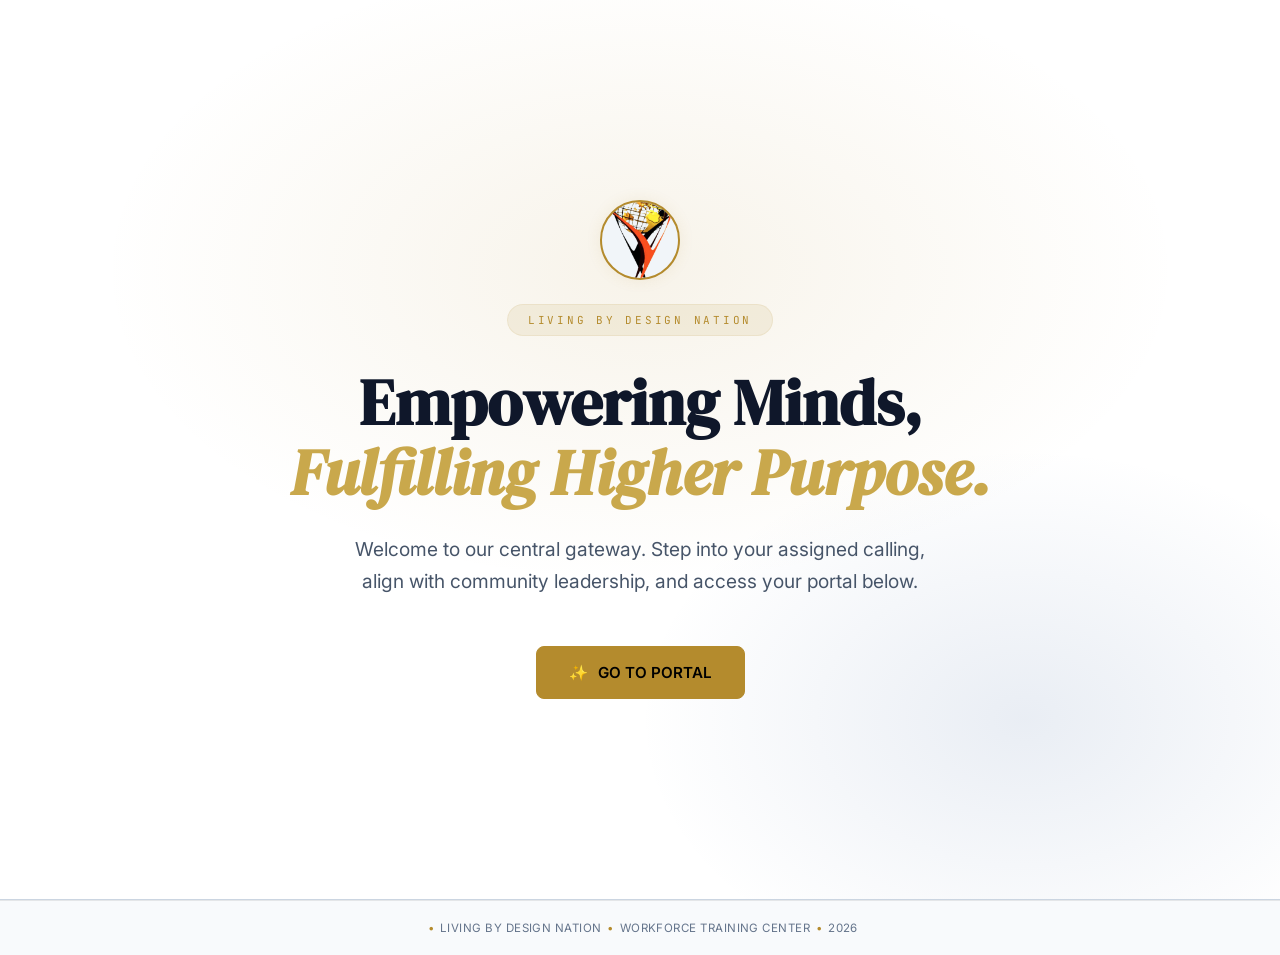
==== commit 1c363b85: "Add files via upload" ====
--- a/index.html
+++ b/index.html
@@ -27,14 +27,7 @@
 
       <div class="cta-container">
         <a href="login.html" class="btn-action btn-primary">
-          <span>✨</span> START NEW WORKFORCE TRAINING
-        </a>
-        <a href="login.html" class="btn-action btn-secondary">
-          <span>🏛️</span> GET CERTIFICATION
-        </a>
-        <a href="login.html#facilitator" class="btn-action btn-secondary btn-facilitator">
-          <img src="bck.png" alt="Facilitator Icon" class="btn-fac-icon">
-          <span>LOGIN FOR FACILITATORS</span>
+          <span>✨</span> GO TO PORTAL
         </a>
       </div>
     </div>
--- a/styles.css
+++ b/styles.css
@@ -424,7 +424,6 @@
   margin: 2px;
   box-shadow: 0 1px 3px rgba(0,0,0,0.1);
 }
-
 /* ── LEARNER ROADMAP DASHBOARD ── */
 .roadmap-grid {
   display: grid;
@@ -506,6 +505,7 @@
   color: var(--text-muted);
   font-weight: 500;
 }
+
 /* ── WELCOME DASHBOARD WATERMARK & GLOW ── */
 .welcome-dashboard-wrap {
   position: relative;
@@ -540,4 +540,180 @@
 .welcome-dashboard-content {
   position: relative;
   z-index: 1;
+}
+
+/* ============================================================
+   ADMIN PANEL — REDESIGN
+   ============================================================ */
+
+/* ── Sidebar nav groups ── */
+.nav-section-label {
+  font-size: 0.65rem; color: var(--text-dim); text-transform: uppercase;
+  letter-spacing: 0.09em; font-weight: 600; padding: 1.1rem 1rem 0.4rem;
+}
+.nav-section-label:first-child { padding-top: 0.25rem; }
+.nav-item { position: relative; }
+.nav-item.active { box-shadow: inset 3px 0 0 var(--gold); }
+
+/* ── Topbar actions / sync status / refresh button ── */
+.topbar-actions { display: flex; align-items: center; gap: 1rem; }
+.sync-status {
+  display: flex; align-items: center; gap: 6px; font-size: 0.76rem;
+  color: var(--text-dim); font-family: "JetBrains Mono", monospace;
+}
+.sync-dot {
+  width: 6px; height: 6px; border-radius: 50%; background: var(--success);
+  box-shadow: 0 0 0 3px var(--success-bg); flex-shrink: 0;
+}
+.btn-refresh {
+  display: inline-flex; align-items: center; gap: 8px; padding: 0.55rem 1rem;
+  font-size: 0.85rem; font-weight: 500; border-radius: 8px;
+  border: 1px solid var(--border-strong); background: var(--bg-surface);
+  color: var(--text-main); cursor: pointer; transition: all 0.15s;
+  font-family: "Inter", sans-serif;
+}
+.btn-refresh:hover { border-color: var(--gold); color: var(--gold-lt); }
+.refresh-icon { display: inline-block; }
+.btn-refresh.loading { opacity: 0.75; pointer-events: none; }
+.btn-refresh.loading .refresh-icon { animation: wtp-spin 0.8s linear infinite; }
+@keyframes wtp-spin { to { transform: rotate(360deg); } }
+
+/* ── Inline button spinner (sign-in, signup, facilitator signup) ── */
+.btn-spinner {
+  display: inline-block; width: 14px; height: 14px; border-radius: 50%;
+  border: 2px solid rgba(255,255,255,0.35); border-top-color: currentColor;
+  animation: wtp-spin 0.7s linear infinite; vertical-align: -2px; margin-right: 8px;
+}
+
+/* ── Full-page loader (admin.html / learner.html initial load) ── */
+.page-loader {
+  position: fixed; inset: 0; z-index: 500; background: var(--bg-main);
+  display: flex; flex-direction: column; align-items: center; justify-content: center;
+  gap: 1.1rem; transition: opacity 0.35s ease, visibility 0.35s ease;
+}
+.page-loader-mark {
+  width: 52px; height: 52px; border-radius: 50%;
+  border: 3px solid var(--border-subtle); border-top-color: var(--gold);
+  animation: wtp-spin 0.8s linear infinite;
+}
+.page-loader-text {
+  font-family: "JetBrains Mono", monospace; font-size: 0.78rem; color: var(--text-dim);
+  letter-spacing: 0.06em; text-transform: uppercase;
+}
+.page-loader--hidden { opacity: 0; visibility: hidden; pointer-events: none; }
+
+/* ── KPI cards (Overview stat grid) ── */
+.kpi-card {
+  background: var(--bg-panel); border: 1px solid var(--border-subtle);
+  border-radius: 16px; padding: 1.35rem 1.5rem; display: flex;
+  align-items: center; gap: 1rem; transition: all 0.2s ease;
+}
+.kpi-card:hover {
+  transform: translateY(-3px); border-color: var(--border-strong);
+  box-shadow: 0 10px 30px rgba(0,0,0,0.08);
+}
+.kpi-icon {
+  width: 48px; height: 48px; border-radius: 12px; flex-shrink: 0;
+  display: flex; align-items: center; justify-content: center; font-size: 1.35rem;
+}
+.kpi-icon--steel   { background: var(--steel-bg); color: var(--steel); }
+.kpi-icon--gold    { background: var(--gold-bg);  color: var(--gold-lt); }
+.kpi-icon--warning { background: var(--warning-bg); color: var(--warning); }
+.kpi-icon--success { background: var(--success-bg); color: var(--success); }
+.kpi-body { min-width: 0; }
+.kpi-num {
+  font-family: "DM Serif Display", serif; font-size: 1.9rem; line-height: 1;
+  color: var(--text-main); margin-bottom: 3px;
+}
+.kpi-label {
+  font-size: 0.76rem; color: var(--text-dim); text-transform: uppercase;
+  letter-spacing: 0.07em; white-space: nowrap;
+}
+
+/* ── Member cell: avatar chip + name (progress table) ── */
+.member-cell {
+  background: none; border: none; padding: 0; display: inline-flex;
+  align-items: center; gap: 10px; cursor: pointer; font-family: inherit;
+}
+.avatar-chip {
+  width: 32px; height: 32px; border-radius: 50%; flex-shrink: 0;
+  background: linear-gradient(135deg, var(--gold), var(--gold-lt));
+  color: #000; display: flex; align-items: center; justify-content: center;
+  font-weight: 700; font-size: 0.72rem;
+}
+.member-name {
+  color: var(--gold-lt); font-weight: 600; font-size: 0.875rem;
+  text-decoration: underline; text-underline-offset: 3px;
+}
+
+/* ── Mini inline progress bar (progress table) ── */
+.mini-progress-wrap { display: flex; align-items: center; gap: 8px; }
+.mini-progress {
+  width: 70px; height: 6px; background: var(--border-subtle);
+  border-radius: 3px; overflow: hidden; flex-shrink: 0;
+}
+.mini-progress-fill {
+  height: 100%; background: linear-gradient(90deg, var(--gold), var(--gold-lt));
+  border-radius: 3px; transition: width 0.5s ease;
+}
+.mini-progress-label {
+  font-family: "JetBrains Mono", monospace; font-size: 0.8rem;
+  color: var(--gold-lt); min-width: 34px;
+}
+
+/* ── Sticky table headers for long lists ── */
+.table-wrap thead th {
+  position: sticky; top: 0; background: var(--bg-panel); z-index: 1;
+}
+
+/* ── Search inputs get a subtle icon ── */
+.filter-input {
+  background-image: url("data:image/svg+xml;utf8,<svg xmlns='http://www.w3.org/2000/svg' width='16' height='16' viewBox='0 0 24 24' fill='none' stroke='%2364748B' stroke-width='2' stroke-linecap='round' stroke-linejoin='round'><circle cx='11' cy='11' r='7'/><line x1='21' y1='21' x2='16.65' y2='16.65'/></svg>");
+  background-repeat: no-repeat;
+  background-position: 0.85rem center;
+  padding-left: 2.5rem !important;
+}
+
+/* ── Modal system: class-driven, animated ── */
+.modal-overlay {
+  display: none; position: fixed; inset: 0; z-index: 200;
+  align-items: center; justify-content: center;
+  background: rgba(0,0,0,0.65); backdrop-filter: blur(4px);
+  opacity: 0; transition: opacity 0.2s ease;
+}
+.modal-overlay.active { display: flex; opacity: 1; }
+.modal-overlay .modal {
+  background: var(--bg-panel); border: 1px solid var(--border-subtle);
+  border-radius: 16px; padding: 2rem; width: calc(100% - 2rem);
+  transform: translateY(12px) scale(0.98);
+  transition: transform 0.25s cubic-bezier(0.16, 1, 0.3, 1);
+}
+.modal-overlay.active .modal { transform: translateY(0) scale(1); }
+.modal-head {
+  display: flex; align-items: flex-start; justify-content: space-between;
+  gap: 1rem; margin-bottom: 1.5rem;
+}
+.modal-close {
+  background: none; border: none; color: var(--text-dim); font-size: 1.3rem;
+  cursor: pointer; line-height: 1; padding: 0.25rem; flex-shrink: 0;
+  transition: color 0.15s;
+}
+.modal-close:hover { color: var(--error); }
+
+/* ── Toast icon chip ── */
+.wtp-toast { display: flex; align-items: center; gap: 10px; }
+.wtp-toast-icon {
+  width: 20px; height: 20px; border-radius: 50%; flex-shrink: 0;
+  display: flex; align-items: center; justify-content: center;
+  font-size: 0.68rem; font-weight: 700;
+  background: var(--steel-bg); color: var(--steel);
+}
+.wtp-toast--success .wtp-toast-icon { background: var(--success-bg); color: var(--success); }
+.wtp-toast--error .wtp-toast-icon { background: var(--error-bg); color: var(--error); }
+
+@media (max-width: 768px) {
+  .kpi-card { padding: 1.1rem 1.15rem; }
+  .kpi-num { font-size: 1.5rem; }
+  .topbar-actions { gap: 0.6rem; }
+  .sync-label { display: none; }
 }
